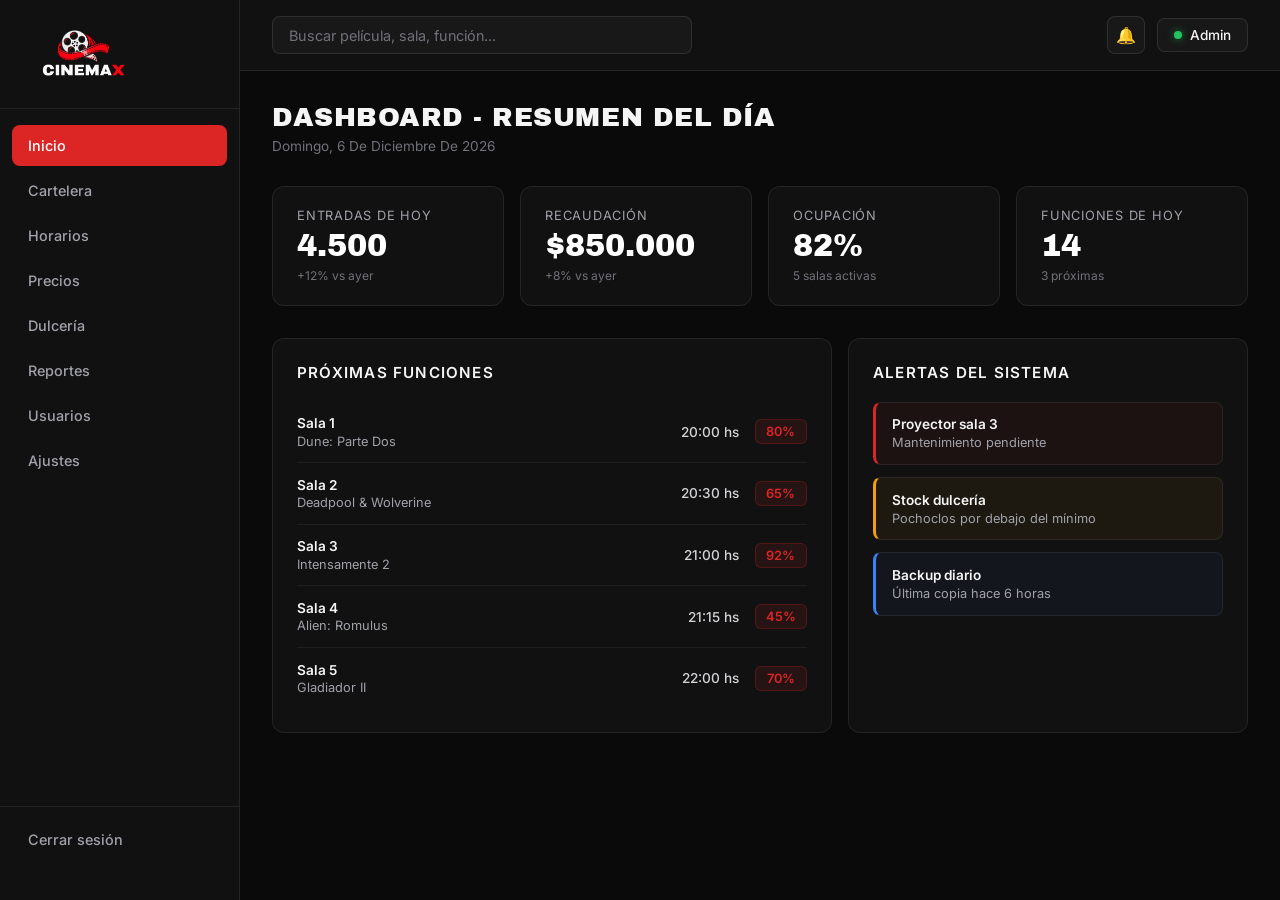
==== frontend/dashboard.html @ db5797f1 "agregue land y dash para user y admin" ====
<!DOCTYPE html>
<html lang="es">

<head>
    <meta charset="UTF-8">
    <meta name="viewport" content="width=device-width, initial-scale=1.0">
    <title>CineMax - Dashboard</title>
    <link href="https://fonts.googleapis.com/css2?family=Archivo+Black&family=Inter:wght@400;500;600;700&display=swap" rel="stylesheet">
    <link rel="stylesheet" href="css/dashboard.css">
</head>

<body>

    <div class="dashboard">

        <!-- ==================== SIDEBAR ==================== -->
        <aside class="sidebar">

            <div class="sidebar-logo">
                <img src="assets/logo.png" alt="CineMax">
            </div>

            <nav class="menu">
                <a href="#" class="menu-item activo">Inicio</a>
                <a href="#" class="menu-item">Cartelera</a>
                <a href="#" class="menu-item">Horarios</a>
                <a href="#" class="menu-item">Precios</a>
                <a href="#" class="menu-item">Dulcería</a>
                <a href="#" class="menu-item">Reportes</a>
                <a href="#" class="menu-item">Usuarios</a>
                <a href="#" class="menu-item">Ajustes</a>
            </nav>

            <div class="sidebar-abajo">
                <a href="login.html" class="menu-item salir">Cerrar sesión</a>
            </div>

        </aside>

        <!-- ==================== CONTENIDO ==================== -->
        <div class="contenido">

            <!-- TOPBAR -->
            <header class="topbar">

                <input type="text" class="buscador" placeholder="Buscar película, sala, función...">

                <div class="topbar-derecha">
                    <button class="btn-icono" title="Notificaciones">🔔</button>
                    <div class="admin">
                        <span class="admin-punto"></span>
                        <span>Admin</span>
                    </div>
                </div>

            </header>

            <!-- PRINCIPAL -->
            <main class="principal">

                <h1>Dashboard - Resumen del día</h1>
                <p class="fecha" id="fechaHoy"></p>

                <!-- STAT CARDS -->
                <section class="stats">

                    <div class="stat-card">
                        <span class="stat-label">Entradas de hoy</span>
                        <span class="stat-valor">4.500</span>
                        <span class="stat-extra">+12% vs ayer</span>
                    </div>

                    <div class="stat-card">
                        <span class="stat-label">Recaudación</span>
                        <span class="stat-valor">$850.000</span>
                        <span class="stat-extra">+8% vs ayer</span>
                    </div>

                    <div class="stat-card">
                        <span class="stat-label">Ocupación</span>
                        <span class="stat-valor">82%</span>
                        <span class="stat-extra">5 salas activas</span>
                    </div>

                    <div class="stat-card">
                        <span class="stat-label">Funciones de hoy</span>
                        <span class="stat-valor">14</span>
                        <span class="stat-extra">3 próximas</span>
                    </div>

                </section>

                <!-- DOS COLUMNAS -->
                <section class="columnas">

                    <!-- PRÓXIMAS FUNCIONES -->
                    <div class="bloque">
                        <h2 class="bloque-titulo">Próximas funciones</h2>

                        <ul class="lista-funciones">
                            <li>
                                <div class="funcion-info">
                                    <strong>Sala 1</strong>
                                    <span>Dune: Parte Dos</span>
                                </div>
                                <div class="funcion-hora">20:00 hs</div>
                                <div class="funcion-ocupacion">80%</div>
                            </li>

                            <li>
                                <div class="funcion-info">
                                    <strong>Sala 2</strong>
                                    <span>Deadpool & Wolverine</span>
                                </div>
                                <div class="funcion-hora">20:30 hs</div>
                                <div class="funcion-ocupacion">65%</div>
                            </li>

                            <li>
                                <div class="funcion-info">
                                    <strong>Sala 3</strong>
                                    <span>Intensamente 2</span>
                                </div>
                                <div class="funcion-hora">21:00 hs</div>
                                <div class="funcion-ocupacion">92%</div>
                            </li>

                            <li>
                                <div class="funcion-info">
                                    <strong>Sala 4</strong>
                                    <span>Alien: Romulus</span>
                                </div>
                                <div class="funcion-hora">21:15 hs</div>
                                <div class="funcion-ocupacion">45%</div>
                            </li>

                            <li>
                                <div class="funcion-info">
                                    <strong>Sala 5</strong>
                                    <span>Gladiador II</span>
                                </div>
                                <div class="funcion-hora">22:00 hs</div>
                                <div class="funcion-ocupacion">70%</div>
                            </li>
                        </ul>
                    </div>

                    <!-- ALERTAS -->
                    <div class="bloque">
                        <h2 class="bloque-titulo">Alertas del sistema</h2>

                        <ul class="lista-alertas">
                            <li class="alerta alerta-error">
                                <strong>Proyector sala 3</strong>
                                <span>Mantenimiento pendiente</span>
                            </li>

                            <li class="alerta alerta-warn">
                                <strong>Stock dulcería</strong>
                                <span>Pochoclos por debajo del mínimo</span>
                            </li>

                            <li class="alerta alerta-info">
                                <strong>Backup diario</strong>
                                <span>Última copia hace 6 horas</span>
                            </li>
                        </ul>
                    </div>

                </section>

            </main>

        </div>

    </div>

    <script>
        // Muestra la fecha actual arriba del dashboard
        const fecha = new Date();
        const opciones = {
            weekday: 'long',
            year: 'numeric',
            month: 'long',
            day: 'numeric'
        };
        document.getElementById('fechaHoy').textContent =
            fecha.toLocaleDateString('es-AR', opciones);
    </script>

</body>

</html>
---- frontend/css/dashboard.css ----
/* ==================== CONFIGURACION GENERAL ==================== */

* {
    margin: 0;
    padding: 0;
    box-sizing: border-box;
}

body {
    font-family: 'Inter', sans-serif;
    background: #0a0a0a;
    color: #f5f5f5;
    overflow-x: hidden;
}

a {
    text-decoration: none;
    color: inherit;
}


/* ==================== LAYOUT ==================== */

.dashboard {
    display: flex;
    min-height: 100vh;
}


/* ==================== SIDEBAR ==================== */

.sidebar {
    width: 240px;
    background: #111111;
    border-right: 1px solid rgba(255, 255, 255, 0.08);
    padding: 1.5rem 0;
    position: fixed;
    top: 0;
    left: 0;
    height: 100vh;
    display: flex;
    flex-direction: column;
}

.sidebar-logo {
    padding: 0 1.5rem 1.5rem;
    border-bottom: 1px solid rgba(255, 255, 255, 0.08);
    margin-bottom: 1rem;
}

.sidebar-logo img {
    width: 120px;
    display: block;
}

.menu {
    display: flex;
    flex-direction: column;
    padding: 0 0.75rem;
    flex: 1;
}

.menu-item {
    display: block;
    padding: 0.75rem 1rem;
    color: #a1a1aa;
    font-size: 0.9rem;
    font-weight: 500;
    border-radius: 8px;
    margin-bottom: 0.25rem;
    transition: 0.15s;
    cursor: pointer;
}

.menu-item:hover {
    background: rgba(255, 255, 255, 0.05);
    color: #f5f5f5;
}

.menu-item.activo {
    background: #dc2626;
    color: #ffffff;
}

.sidebar-abajo {
    padding: 0.75rem;
    border-top: 1px solid rgba(255, 255, 255, 0.08);
}

.menu-item.salir {
    color: #a1a1aa;
}

.menu-item.salir:hover {
    background: rgba(220, 38, 38, 0.1);
    color: #f87171;
}


/* ==================== CONTENIDO ==================== */

.contenido {
    flex: 1;
    margin-left: 240px;
    display: flex;
    flex-direction: column;
    min-height: 100vh;
}


/* ==================== TOPBAR ==================== */

.topbar {
    background: #111111;
    border-bottom: 1px solid rgba(255, 255, 255, 0.08);
    padding: 1rem 2rem;
    display: flex;
    align-items: center;
    justify-content: space-between;
    gap: 1rem;
    position: sticky;
    top: 0;
    z-index: 10;
}

.buscador {
    width: 100%;
    max-width: 420px;
    font-family: 'Inter', sans-serif;
    font-size: 0.9rem;
    color: #f5f5f5;
    background: rgba(255, 255, 255, 0.03);
    border: 1px solid rgba(255, 255, 255, 0.1);
    border-radius: 8px;
    padding: 0.6rem 1rem;
    outline: none;
    transition: 0.2s;
}

.buscador::placeholder {
    color: #71717a;
}

.buscador:focus {
    border-color: #dc2626;
    background: rgba(220, 38, 38, 0.03);
}

.topbar-derecha {
    display: flex;
    align-items: center;
    gap: 0.75rem;
}

.btn-icono {
    background: rgba(255, 255, 255, 0.03);
    border: 1px solid rgba(255, 255, 255, 0.1);
    color: #f5f5f5;
    width: 38px;
    height: 38px;
    border-radius: 8px;
    cursor: pointer;
    font-size: 1rem;
    transition: 0.2s;
    display: flex;
    align-items: center;
    justify-content: center;
}

.btn-icono:hover {
    background: rgba(255, 255, 255, 0.06);
    border-color: #dc2626;
}

.admin {
    display: flex;
    align-items: center;
    gap: 0.5rem;
    background: rgba(255, 255, 255, 0.03);
    border: 1px solid rgba(255, 255, 255, 0.1);
    padding: 0.5rem 1rem;
    border-radius: 8px;
    font-size: 0.85rem;
    font-weight: 500;
}

.admin-punto {
    width: 8px;
    height: 8px;
    background: #22c55e;
    border-radius: 50%;
    box-shadow: 0 0 8px rgba(34, 197, 94, 0.6);
}


/* ==================== PRINCIPAL ==================== */

.principal {
    padding: 2rem;
    flex: 1;
}

.principal h1 {
    font-family: 'Archivo Black', sans-serif;
    font-size: 1.65rem;
    font-weight: 400;
    letter-spacing: 0.02em;
    text-transform: uppercase;
    margin-bottom: 0.35rem;
}

.fecha {
    font-size: 0.85rem;
    color: #71717a;
    margin-bottom: 2rem;
    text-transform: capitalize;
}


/* ==================== STAT CARDS ==================== */

.stats {
    display: grid;
    grid-template-columns: repeat(4, 1fr);
    gap: 1rem;
    margin-bottom: 2rem;
}

.stat-card {
    background: #111111;
    border: 1px solid rgba(255, 255, 255, 0.08);
    border-radius: 12px;
    padding: 1.35rem 1.5rem;
    display: flex;
    flex-direction: column;
    gap: 0.35rem;
    transition: 0.2s;
}

.stat-card:hover {
    border-color: rgba(220, 38, 38, 0.4);
}

.stat-label {
    font-size: 0.8rem;
    color: #a1a1aa;
    text-transform: uppercase;
    letter-spacing: 0.06em;
}

.stat-valor {
    font-family: 'Archivo Black', sans-serif;
    font-size: 1.9rem;
    font-weight: 400;
    color: #ffffff;
    line-height: 1.1;
}

.stat-extra {
    font-size: 0.75rem;
    color: #71717a;
}


/* ==================== DOS COLUMNAS ==================== */

.columnas {
    display: grid;
    grid-template-columns: 1.4fr 1fr;
    gap: 1rem;
}

.bloque {
    background: #111111;
    border: 1px solid rgba(255, 255, 255, 0.08);
    border-radius: 12px;
    padding: 1.5rem;
}

.bloque-titulo {
    font-size: 0.95rem;
    font-weight: 600;
    text-transform: uppercase;
    letter-spacing: 0.08em;
    color: #f5f5f5;
    margin-bottom: 1.25rem;
}


/* ==================== LISTA FUNCIONES ==================== */

.lista-funciones {
    list-style: none;
    display: flex;
    flex-direction: column;
}

.lista-funciones li {
    display: grid;
    grid-template-columns: 1fr auto auto;
    gap: 1rem;
    align-items: center;
    padding: 0.85rem 0;
    border-bottom: 1px solid rgba(255, 255, 255, 0.06);
}

.lista-funciones li:last-child {
    border-bottom: none;
}

.funcion-info {
    display: flex;
    flex-direction: column;
    gap: 0.15rem;
}

.funcion-info strong {
    font-size: 0.85rem;
    font-weight: 600;
    color: #f5f5f5;
}

.funcion-info span {
    font-size: 0.8rem;
    color: #a1a1aa;
}

.funcion-hora {
    font-size: 0.85rem;
    color: #d4d4d8;
    font-weight: 500;
}

.funcion-ocupacion {
    font-size: 0.8rem;
    font-weight: 600;
    color: #dc2626;
    background: rgba(220, 38, 38, 0.1);
    border: 1px solid rgba(220, 38, 38, 0.25);
    padding: 0.25rem 0.6rem;
    border-radius: 6px;
    min-width: 52px;
    text-align: center;
}


/* ==================== ALERTAS ==================== */

.lista-alertas {
    list-style: none;
    display: flex;
    flex-direction: column;
    gap: 0.75rem;
}

.alerta {
    background: rgba(255, 255, 255, 0.02);
    border: 1px solid rgba(255, 255, 255, 0.08);
    border-left: 3px solid #71717a;
    border-radius: 8px;
    padding: 0.85rem 1rem;
    display: flex;
    flex-direction: column;
    gap: 0.2rem;
}

.alerta strong {
    font-size: 0.85rem;
    font-weight: 600;
    color: #f5f5f5;
}

.alerta span {
    font-size: 0.8rem;
    color: #a1a1aa;
}

.alerta-error {
    border-left-color: #dc2626;
    background: rgba(220, 38, 38, 0.05);
}

.alerta-warn {
    border-left-color: #f59e0b;
    background: rgba(245, 158, 11, 0.05);
}

.alerta-info {
    border-left-color: #3b82f6;
    background: rgba(59, 130, 246, 0.05);
}


/* ==================== RESPONSIVE ==================== */

@media (max-width: 1100px) {
    .stats {
        grid-template-columns: repeat(2, 1fr);
    }
    .columnas {
        grid-template-columns: 1fr;
    }
}

@media (max-width: 768px) {
    .sidebar {
        width: 70px;
        padding: 1rem 0;
    }
    .sidebar-logo {
        padding: 0 0.5rem 1rem;
        display: flex;
        justify-content: center;
    }
    .sidebar-logo img {
        width: 40px;
    }
    .menu {
        padding: 0 0.4rem;
    }
    .menu-item {
        font-size: 0.65rem;
        padding: 0.5rem 0.25rem;
        text-align: center;
    }
    .contenido {
        margin-left: 70px;
    }
    .topbar {
        padding: 0.85rem 1rem;
    }
    .buscador {
        max-width: none;
        font-size: 0.85rem;
    }
    .principal {
        padding: 1.25rem;
    }
    .principal h1 {
        font-size: 1.25rem;
    }
    .stats {
        grid-template-columns: 1fr;
    }
    .stat-valor {
        font-size: 1.6rem;
    }
}
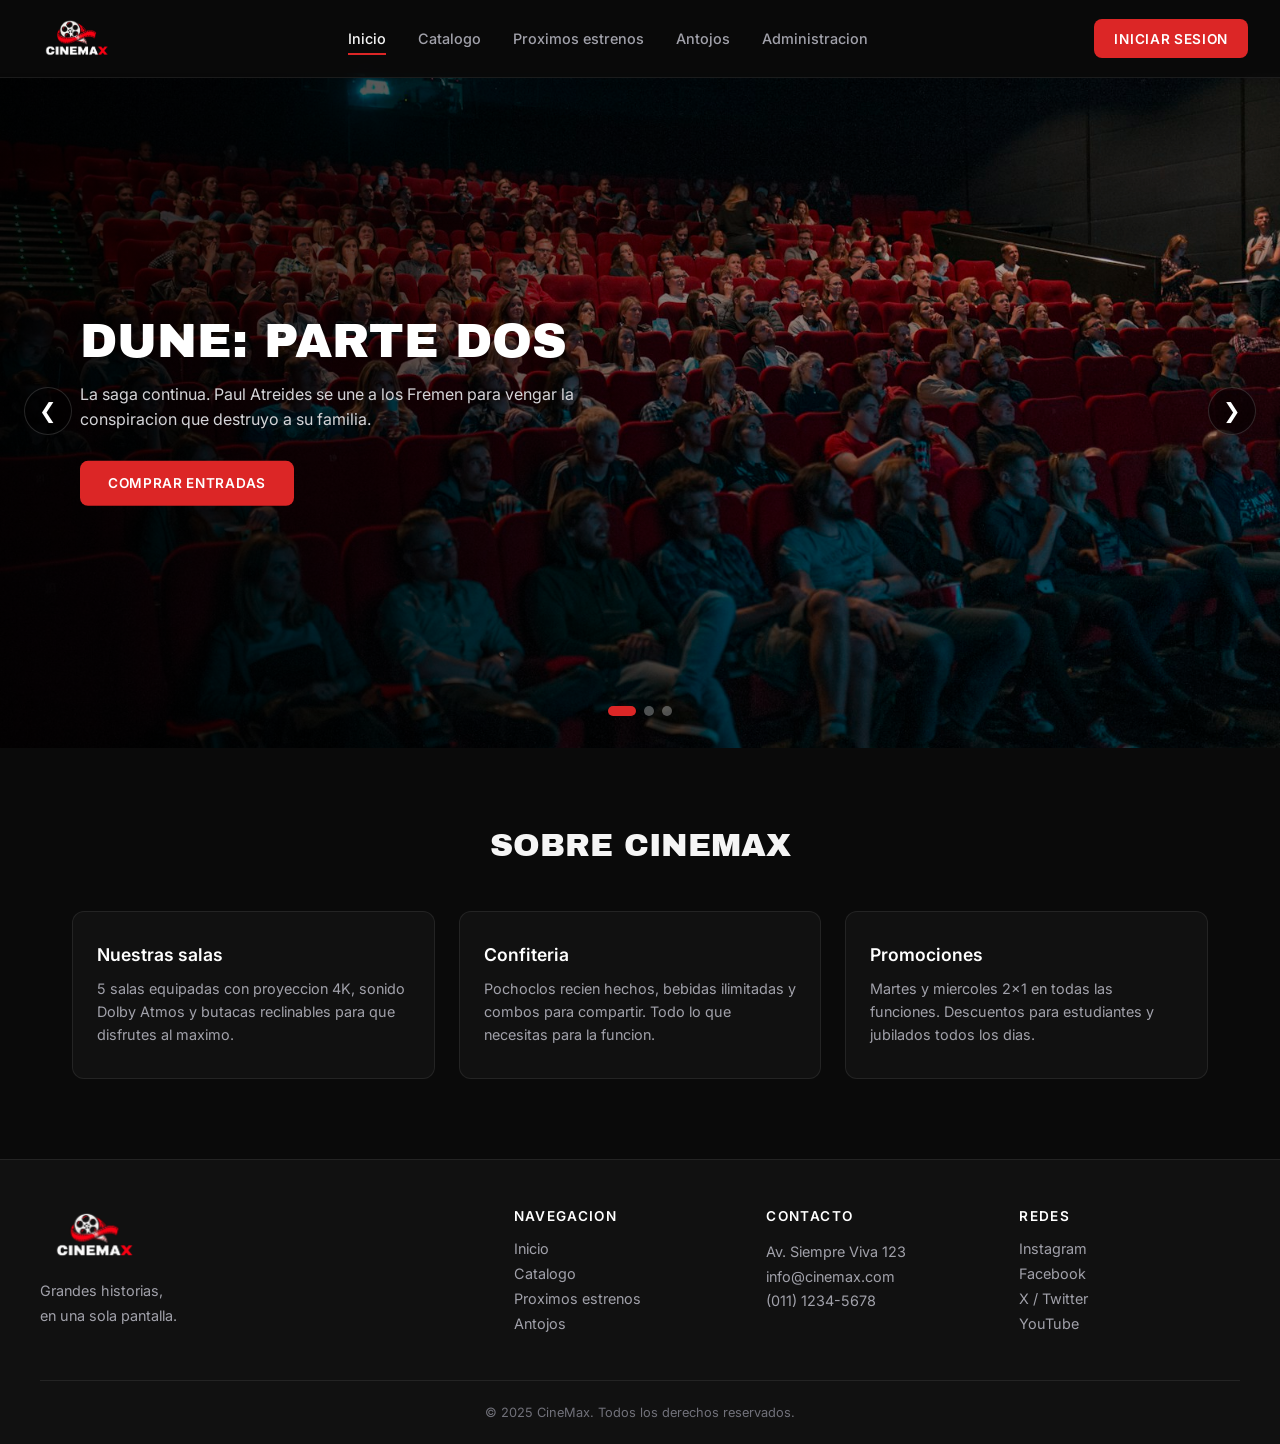
==== commit a7349c8f: "responsive para celular" ====
--- a/frontend/dashboard.html
+++ b/frontend/dashboard.html
@@ -6,188 +6,200 @@
     <meta name="viewport" content="width=device-width, initial-scale=1.0">
     <title>CineMax - Dashboard</title>
     <link href="https://fonts.googleapis.com/css2?family=Archivo+Black&family=Inter:wght@400;500;600;700&display=swap" rel="stylesheet">
+    <link rel="stylesheet" href="css/iconos.css">
     <link rel="stylesheet" href="css/dashboard.css">
+    <link rel="icon" href="assets/favicon.svg" type="image/svg+xml">
+    <meta name="theme-color" content="#0a0a0a">
 </head>
 
 <body>
 
     <div class="dashboard">
 
-        <!-- ==================== SIDEBAR ==================== -->
         <aside class="sidebar">
-
             <div class="sidebar-logo">
                 <img src="assets/logo.png" alt="CineMax">
             </div>
-
             <nav class="menu">
-                <a href="#" class="menu-item activo">Inicio</a>
-                <a href="#" class="menu-item">Cartelera</a>
-                <a href="#" class="menu-item">Horarios</a>
-                <a href="#" class="menu-item">Precios</a>
-                <a href="#" class="menu-item">Dulcería</a>
-                <a href="#" class="menu-item">Reportes</a>
-                <a href="#" class="menu-item">Usuarios</a>
-                <a href="#" class="menu-item">Ajustes</a>
+                <span class="menu-grupo">Operacion</span>
+                <a href="dashboard.html" class="menu-item activo">Inicio</a>
+                <a href="cartelera.html" class="menu-item">Cartelera</a>
+                <a href="horarios.html" class="menu-item">Horarios</a>
+                <a href="precios.html" class="menu-item">Precios</a>
+                <a href="precios.html" class="menu-item">Dulceria</a>
+                <span class="menu-grupo">Sistema</span>
+
+                <a href="reportes.html" class="menu-item">Reportes</a>
+                <a href="usuarios.html" class="menu-item">Usuarios</a>
             </nav>
-
             <div class="sidebar-abajo">
-                <a href="login.html" class="menu-item salir">Cerrar sesión</a>
+                <div class="sidebar-usuario">
+                    <span class="avatar" id="avatarUsuario">AD</span>
+                    <div class="usuario-datos">
+                        <strong class="admin-nombre">Admin</strong>
+                        <span id="rolUsuario">Administrador</span>
+                    </div>
+                </div>
+                <a href="login.html" class="menu-item salir">Cerrar sesion</a>
             </div>
-
         </aside>
 
-        <!-- ==================== CONTENIDO ==================== -->
         <div class="contenido">
 
-            <!-- TOPBAR -->
             <header class="topbar">
-
-                <input type="text" class="buscador" placeholder="Buscar película, sala, función...">
-
+                <input type="text" class="buscador" placeholder="Buscar pelicula, sala, funcion...">
                 <div class="topbar-derecha">
-                    <button class="btn-icono" title="Notificaciones">🔔</button>
+                    <button class="btn-icono" title="Notificaciones"><i class="icono icono-campana"></i></button>
                     <div class="admin">
                         <span class="admin-punto"></span>
-                        <span>Admin</span>
+                        <span class="admin-rol">Administrador</span>
                     </div>
                 </div>
-
             </header>
 
-            <!-- PRINCIPAL -->
             <main class="principal">
-
-                <h1>Dashboard - Resumen del día</h1>
+                <h1>Dashboard - Resumen del dia</h1>
                 <p class="fecha" id="fechaHoy"></p>
 
-                <!-- STAT CARDS -->
                 <section class="stats">
-
-                    <div class="stat-card">
+                    <div class="stat-card">
+                        <span class="stat-icono"><i class="icono icono-entrada"></i></span>
                         <span class="stat-label">Entradas de hoy</span>
-                        <span class="stat-valor">4.500</span>
-                        <span class="stat-extra">+12% vs ayer</span>
-                    </div>
-
-                    <div class="stat-card">
-                        <span class="stat-label">Recaudación</span>
-                        <span class="stat-valor">$850.000</span>
-                        <span class="stat-extra">+8% vs ayer</span>
-                    </div>
-
-                    <div class="stat-card">
-                        <span class="stat-label">Ocupación</span>
-                        <span class="stat-valor">82%</span>
-                        <span class="stat-extra">5 salas activas</span>
-                    </div>
-
-                    <div class="stat-card">
+                        <span class="stat-valor" id="statEntradas">0</span>
+                        <span class="stat-extra">Entradas vendidas</span>
+                    </div>
+                    <div class="stat-card">
+                        <span class="stat-icono"><i class="icono icono-dinero"></i></span>
+                        <span class="stat-label">Recaudacion</span>
+                        <span class="stat-valor" id="statRecaudacion">$0</span>
+                        <span class="stat-extra">Total en pesos</span>
+                    </div>
+                    <div class="stat-card">
+                        <span class="stat-icono"><i class="icono icono-butaca"></i></span>
+                        <span class="stat-label">Ocupacion</span>
+                        <span class="stat-valor" id="statOcupacion">0%</span>
+                        <span class="stat-extra">Sobre la capacidad total</span>
+                    </div>
+                    <div class="stat-card">
+                        <span class="stat-icono"><i class="icono icono-pelicula"></i></span>
                         <span class="stat-label">Funciones de hoy</span>
-                        <span class="stat-valor">14</span>
-                        <span class="stat-extra">3 próximas</span>
-                    </div>
-
+                        <span class="stat-valor" id="statFunciones">0</span>
+                        <span class="stat-extra" id="statProximas">0 proximas</span>
+                    </div>
                 </section>
 
-                <!-- DOS COLUMNAS -->
                 <section class="columnas">
 
-                    <!-- PRÓXIMAS FUNCIONES -->
                     <div class="bloque">
-                        <h2 class="bloque-titulo">Próximas funciones</h2>
-
-                        <ul class="lista-funciones">
-                            <li>
-                                <div class="funcion-info">
-                                    <strong>Sala 1</strong>
-                                    <span>Dune: Parte Dos</span>
-                                </div>
-                                <div class="funcion-hora">20:00 hs</div>
-                                <div class="funcion-ocupacion">80%</div>
-                            </li>
-
-                            <li>
-                                <div class="funcion-info">
-                                    <strong>Sala 2</strong>
-                                    <span>Deadpool & Wolverine</span>
-                                </div>
-                                <div class="funcion-hora">20:30 hs</div>
-                                <div class="funcion-ocupacion">65%</div>
-                            </li>
-
-                            <li>
-                                <div class="funcion-info">
-                                    <strong>Sala 3</strong>
-                                    <span>Intensamente 2</span>
-                                </div>
-                                <div class="funcion-hora">21:00 hs</div>
-                                <div class="funcion-ocupacion">92%</div>
-                            </li>
-
-                            <li>
-                                <div class="funcion-info">
-                                    <strong>Sala 4</strong>
-                                    <span>Alien: Romulus</span>
-                                </div>
-                                <div class="funcion-hora">21:15 hs</div>
-                                <div class="funcion-ocupacion">45%</div>
-                            </li>
-
-                            <li>
-                                <div class="funcion-info">
-                                    <strong>Sala 5</strong>
-                                    <span>Gladiador II</span>
-                                </div>
-                                <div class="funcion-hora">22:00 hs</div>
-                                <div class="funcion-ocupacion">70%</div>
-                            </li>
-                        </ul>
-                    </div>
-
-                    <!-- ALERTAS -->
+                        <h2 class="bloque-titulo">Proximas funciones</h2>
+                        <ul class="lista-funciones" id="listaFunciones"></ul>
+                    </div>
+
                     <div class="bloque">
                         <h2 class="bloque-titulo">Alertas del sistema</h2>
-
-                        <ul class="lista-alertas">
-                            <li class="alerta alerta-error">
-                                <strong>Proyector sala 3</strong>
-                                <span>Mantenimiento pendiente</span>
-                            </li>
-
-                            <li class="alerta alerta-warn">
-                                <strong>Stock dulcería</strong>
-                                <span>Pochoclos por debajo del mínimo</span>
-                            </li>
-
-                            <li class="alerta alerta-info">
-                                <strong>Backup diario</strong>
-                                <span>Última copia hace 6 horas</span>
-                            </li>
-                        </ul>
+                        <ul class="lista-alertas" id="listaAlertas"></ul>
                     </div>
 
                 </section>
-
             </main>
 
         </div>
 
     </div>
 
+    <script src="js/sesion.js"></script>
+
     <script>
-        // Muestra la fecha actual arriba del dashboard
+        const API = (location.port === '5000') ? '' : 'http://127.0.0.1:5000';
+
         const fecha = new Date();
-        const opciones = {
-            weekday: 'long',
-            year: 'numeric',
-            month: 'long',
-            day: 'numeric'
-        };
-        document.getElementById('fechaHoy').textContent =
-            fecha.toLocaleDateString('es-AR', opciones);
+        const opciones = { weekday: 'long', year: 'numeric', month: 'long', day: 'numeric' };
+        document.getElementById('fechaHoy').textContent = fecha.toLocaleDateString('es-AR', opciones);
+
+        function cargarEstadisticas() {
+            fetch(API + '/api/estadisticas')
+                .then(function (respuesta) {
+                    return respuesta.json();
+                })
+                .then(function (datos) {
+                    document.getElementById('statEntradas').textContent = datos.entradas_hoy.toLocaleString('es-AR');
+                    document.getElementById('statRecaudacion').textContent = '$' + datos.recaudacion_hoy.toLocaleString('es-AR');
+                    document.getElementById('statOcupacion').textContent = datos.ocupacion + '%';
+                    document.getElementById('statFunciones').textContent = datos.funciones_hoy;
+
+                    const funciones = datos.proximas_funciones;
+                    const lista = document.getElementById('listaFunciones');
+                    lista.innerHTML = '';
+
+                    for (let i = 0; i < funciones.length; i++) {
+                        const funcion = funciones[i];
+                        let claseOcupacion = 'ocupacion-ok';
+
+                        if (funcion.ocupacion >= 90) {
+                            claseOcupacion = 'ocupacion-alta';
+                        } else if (funcion.ocupacion >= 70) {
+                            claseOcupacion = 'ocupacion-media';
+                        }
+
+                        lista.innerHTML += '<li>' +
+                            '<div class="funcion-info"><strong>' + funcion.sala + '</strong><span>' + funcion.titulo + '</span></div>' +
+                            '<div class="funcion-hora">' + funcion.hora + ' hs</div>' +
+                            '<div class="funcion-ocupacion ' + claseOcupacion + '">' + funcion.ocupacion + '%</div>' +
+                            '</li>';
+                    }
+
+                    document.getElementById('statProximas').textContent = funciones.length + ' proximas';
+
+                    if (funciones.length === 0) {
+                        lista.innerHTML = '<li><div class="funcion-info"><span>No hay funciones cargadas</span></div></li>';
+                    }
+                })
+                .catch(function () {
+                    console.log('Error al cargar las estadisticas: revisa si app.py esta encendido');
+                });
+        }
+
+        function cargarAlertas() {
+            fetch(API + '/api/combos')
+                .then(function (respuesta) {
+                    return respuesta.json();
+                })
+                .then(function (combos) {
+                    const lista = document.getElementById('listaAlertas');
+                    lista.innerHTML = '';
+
+                    let avisos = 0;
+
+                    for (let i = 0; i < combos.length; i++) {
+                        const combo = combos[i];
+
+                        if (combo.stock <= 10) {
+                            let clase = 'alerta-warn';
+                            let detalle = 'Quedan ' + combo.stock + ' unidades';
+
+                            if (combo.stock === 0) {
+                                clase = 'alerta-error';
+                                detalle = 'Sin stock disponible';
+                            }
+
+                            lista.innerHTML += '<li class="alerta ' + clase + '"><strong>' + combo.nombre + '</strong><span>' + detalle + '</span></li>';
+                            avisos++;
+                        }
+                    }
+
+                    if (avisos === 0) {
+                        lista.innerHTML = '<li class="alerta alerta-info"><strong>Dulceria</strong><span>Todo el stock esta en orden</span></li>';
+                    }
+                })
+                .catch(function () {
+                    console.log('Error al cargar las alertas');
+                });
+        }
+
+        cargarEstadisticas();
+        cargarAlertas();
     </script>
 
 </body>
 
-</html>+</html>
--- a/frontend/css/iconos.css
+++ b/frontend/css/iconos.css
@@ -0,0 +1,38 @@
+@font-face {
+    font-family: 'IconosCine';
+    src: url('../assets/fonts/fa-solid-900.woff2') format('woff2');
+    font-weight: 900;
+    font-style: normal;
+    font-display: swap;
+}
+
+.icono {
+    font-family: 'IconosCine';
+    font-weight: 900;
+    font-style: normal;
+    display: inline-block;
+    line-height: 1;
+    text-rendering: auto;
+    -webkit-font-smoothing: antialiased;
+    -moz-osx-font-smoothing: grayscale;
+}
+
+.icono-campana::before {
+    content: "\f0f3";
+}
+
+.icono-entrada::before {
+    content: "\f3ff";
+}
+
+.icono-dinero::before {
+    content: "\f81d";
+}
+
+.icono-butaca::before {
+    content: "\f6c0";
+}
+
+.icono-pelicula::before {
+    content: "\f008";
+}
--- a/frontend/css/dashboard.css
+++ b/frontend/css/dashboard.css
@@ -1,4 +1,4 @@
-/* ==================== CONFIGURACION GENERAL ==================== */
+
 
 * {
     margin: 0;
@@ -8,7 +8,10 @@
 
 body {
     font-family: 'Inter', sans-serif;
-    background: #0a0a0a;
+    background-color: #0a0a0a;
+    background-image: radial-gradient(1100px 520px at 12% -8%, rgba(220, 38, 38, 0.13), transparent 62%), radial-gradient(900px 500px at 100% 0%, rgba(220, 38, 38, 0.05), transparent 55%);
+    background-repeat: no-repeat;
+    background-attachment: fixed;
     color: #f5f5f5;
     overflow-x: hidden;
 }
@@ -18,16 +21,10 @@
     color: inherit;
 }
 
-
-/* ==================== LAYOUT ==================== */
-
 .dashboard {
     display: flex;
     min-height: 100vh;
 }
-
-
-/* ==================== SIDEBAR ==================== */
 
 .sidebar {
     width: 240px;
@@ -96,19 +93,14 @@
     color: #f87171;
 }
 
-
-/* ==================== CONTENIDO ==================== */
-
 .contenido {
     flex: 1;
+    min-width: 0;
     margin-left: 240px;
     display: flex;
     flex-direction: column;
     min-height: 100vh;
 }
-
-
-/* ==================== TOPBAR ==================== */
 
 .topbar {
     background: #111111;
@@ -192,12 +184,10 @@
     box-shadow: 0 0 8px rgba(34, 197, 94, 0.6);
 }
 
-
-/* ==================== PRINCIPAL ==================== */
-
 .principal {
     padding: 2rem;
     flex: 1;
+    min-width: 0;
 }
 
 .principal h1 {
@@ -211,13 +201,10 @@
 
 .fecha {
     font-size: 0.85rem;
-    color: #71717a;
+    color: #8b8b93;
     margin-bottom: 2rem;
     text-transform: capitalize;
 }
-
-
-/* ==================== STAT CARDS ==================== */
 
 .stats {
     display: grid;
@@ -234,11 +221,25 @@
     display: flex;
     flex-direction: column;
     gap: 0.35rem;
-    transition: 0.2s;
+    position: relative;
+    overflow: hidden;
+    transition: transform 0.2s, border-color 0.2s, box-shadow 0.2s;
+}
+
+.stat-card::before {
+    content: "";
+    position: absolute;
+    top: 0;
+    left: 0;
+    width: 100%;
+    height: 2px;
+    background: linear-gradient(90deg, #dc2626, rgba(220, 38, 38, 0));
 }
 
 .stat-card:hover {
-    border-color: rgba(220, 38, 38, 0.4);
+    border-color: rgba(220, 38, 38, 0.45);
+    transform: translateY(-3px);
+    box-shadow: 0 14px 32px rgba(0, 0, 0, 0.5);
 }
 
 .stat-label {
@@ -250,7 +251,7 @@
 
 .stat-valor {
     font-family: 'Archivo Black', sans-serif;
-    font-size: 1.9rem;
+    font-size: clamp(1.45rem, 2.08vw, 2.15rem);
     font-weight: 400;
     color: #ffffff;
     line-height: 1.1;
@@ -258,11 +259,8 @@
 
 .stat-extra {
     font-size: 0.75rem;
-    color: #71717a;
-}
-
-
-/* ==================== DOS COLUMNAS ==================== */
+    color: #8b8b93;
+}
 
 .columnas {
     display: grid;
@@ -285,9 +283,6 @@
     color: #f5f5f5;
     margin-bottom: 1.25rem;
 }
-
-
-/* ==================== LISTA FUNCIONES ==================== */
 
 .lista-funciones {
     list-style: none;
@@ -343,9 +338,6 @@
     text-align: center;
 }
 
-
-/* ==================== ALERTAS ==================== */
-
 .lista-alertas {
     list-style: none;
     display: flex;
@@ -390,9 +382,6 @@
     background: rgba(59, 130, 246, 0.05);
 }
 
-
-/* ==================== RESPONSIVE ==================== */
-
 @media (max-width: 1100px) {
     .stats {
         grid-template-columns: repeat(2, 1fr);
@@ -402,42 +391,672 @@
     }
 }
 
-@media (max-width: 768px) {
+
+.tabla {
+    width: 100%;
+    border-collapse: collapse;
+    margin-top: 0.5rem;
+}
+
+.tabla th {
+    text-align: left;
+    position: sticky;
+    top: 0;
+    background: #141414;
+    padding: 0.75rem 0.65rem;
+    font-size: 0.72rem;
+    font-weight: 600;
+    text-transform: uppercase;
+    letter-spacing: 0.07em;
+    color: #a1a1aa;
+    border-bottom: 1px solid rgba(255, 255, 255, 0.1);
+}
+
+.tabla td {
+    padding: 0.75rem 0.65rem;
+    font-size: 0.88rem;
+    color: #d4d4d8;
+    border-bottom: 1px solid rgba(255, 255, 255, 0.06);
+}
+
+.tabla tbody tr:nth-child(even) {
+    background: rgba(255, 255, 255, 0.02);
+}
+
+.tabla tbody tr:hover {
+    background: rgba(255, 255, 255, 0.045);
+    box-shadow: inset 3px 0 0 #dc2626;
+}
+
+.tabla td.destacado {
+    color: #ffffff;
+    font-weight: 600;
+}
+
+.tabla-vacia {
+    text-align: center;
+    color: #71717a;
+    padding: 1.5rem 0;
+    font-size: 0.88rem;
+}
+
+.form-grid {
+    display: flex;
+    flex-wrap: wrap;
+    gap: 1rem;
+    align-items: flex-end;
+}
+
+.campo-form {
+    display: flex;
+    flex-direction: column;
+    gap: 0.4rem;
+    flex: 1;
+    min-width: 170px;
+}
+
+.campo-form label {
+    font-size: 0.72rem;
+    font-weight: 600;
+    text-transform: uppercase;
+    letter-spacing: 0.06em;
+    color: #a1a1aa;
+}
+
+.campo-form input,
+.campo-form select {
+    font-family: 'Inter', sans-serif;
+    font-size: 0.9rem;
+    color: #f5f5f5;
+    background: #1a1a1a;
+    border: 1px solid #333333;
+    border-radius: 8px;
+    padding: 0.65rem 0.85rem;
+    outline: none;
+    transition: 0.2s;
+}
+
+.campo-form select {
+    cursor: pointer;
+}
+
+.campo-form input:focus,
+.campo-form select:focus {
+    border-color: #dc2626;
+    background: rgba(220, 38, 38, 0.05);
+}
+
+.btn-primario {
+    font-family: 'Inter', sans-serif;
+    font-size: 0.9rem;
+    font-weight: 600;
+    color: #ffffff;
+    background: #dc2626;
+    border: none;
+    border-radius: 8px;
+    padding: 0.7rem 1.6rem;
+    cursor: pointer;
+    transition: 0.2s;
+}
+
+.btn-primario:hover {
+    background: #b91c1c;
+}
+
+.mensaje {
+    display: none;
+    margin-top: 1rem;
+    font-size: 0.85rem;
+    font-weight: 500;
+}
+
+.mensaje.ok {
+    display: block;
+    color: #22c55e;
+}
+
+.mensaje.error {
+    display: block;
+    color: #f87171;
+}
+
+.reportes-grid {
+    display: grid;
+    grid-template-columns: repeat(3, 1fr);
+    gap: 1rem;
+    margin-bottom: 2rem;
+}
+
+.reporte-card {
+    background: #111111;
+    border: 1px solid rgba(255, 255, 255, 0.08);
+    border-radius: 12px;
+    padding: 1.75rem 1.5rem;
+    display: flex;
+    flex-direction: column;
+    gap: 0.5rem;
+}
+
+.reporte-card.destacada {
+    border-color: rgba(220, 38, 38, 0.45);
+    background: rgba(220, 38, 38, 0.07);
+    box-shadow: 0 16px 40px rgba(0, 0, 0, 0.45);
+}
+
+.reporte-label {
+    font-size: 0.75rem;
+    text-transform: uppercase;
+    letter-spacing: 0.07em;
+    color: #a1a1aa;
+}
+
+.reporte-valor {
+    font-family: 'Archivo Black', sans-serif;
+    font-size: 2.4rem;
+    font-weight: 400;
+    color: #ffffff;
+    line-height: 1.15;
+}
+
+.reporte-valor.chico {
+    font-size: 1.35rem;
+}
+
+.reporte-extra {
+    font-size: 0.8rem;
+    color: #8b8b93;
+}
+
+@media print {
+
+    body {
+        background: #ffffff;
+        color: #000000;
+    }
+
+    .sidebar,
+    .topbar,
+    .btn-primario,
+    .buscador,
+    .topbar-derecha {
+        display: none;
+    }
+
+    .contenido {
+        margin-left: 0;
+    }
+
+    .principal {
+        padding: 0;
+    }
+
+    .principal h1,
+    .reporte-valor,
+    .bloque-titulo {
+        color: #000000;
+    }
+
+    .bloque,
+    .reporte-card {
+        background: #ffffff;
+        border: 1px solid #cccccc;
+        break-inside: avoid;
+    }
+
+    .reporte-label,
+    .reporte-extra,
+    .fecha {
+        color: #444444;
+    }
+}
+
+.badge {
+    display: inline-block;
+    font-size: 0.72rem;
+    font-weight: 600;
+    padding: 0.25rem 0.6rem;
+    border-radius: 6px;
+    border: 1px solid transparent;
+}
+
+.badge-ok {
+    color: #22c55e;
+    background: rgba(34, 197, 94, 0.1);
+    border-color: rgba(34, 197, 94, 0.3);
+}
+
+.badge-warn {
+    color: #f59e0b;
+    background: rgba(245, 158, 11, 0.1);
+    border-color: rgba(245, 158, 11, 0.3);
+}
+
+.badge-error {
+    color: #f87171;
+    background: rgba(220, 38, 38, 0.12);
+    border-color: rgba(220, 38, 38, 0.35);
+}
+
+.badge-info {
+    color: #93c5fd;
+    background: rgba(59, 130, 246, 0.12);
+    border-color: rgba(59, 130, 246, 0.35);
+}
+
+.btn-chico {
+    font-family: 'Inter', sans-serif;
+    white-space: nowrap;
+    font-size: 0.75rem;
+    font-weight: 600;
+    color: #f87171;
+    background: rgba(220, 38, 38, 0.08);
+    border: 1px solid rgba(220, 38, 38, 0.35);
+    border-radius: 6px;
+    padding: 0.35rem 0.7rem;
+    cursor: pointer;
+    transition: 0.2s;
+}
+
+.btn-chico:hover {
+    background: rgba(220, 38, 38, 0.2);
+}
+
+.campo-stock {
+    display: flex;
+    gap: 0.4rem;
+    align-items: center;
+}
+
+.campo-stock input {
+    width: 70px;
+    font-family: 'Inter', sans-serif;
+    font-size: 0.85rem;
+    color: #f5f5f5;
+    background: #1a1a1a;
+    border: 1px solid #333333;
+    border-radius: 6px;
+    padding: 0.3rem 0.45rem;
+    outline: none;
+}
+
+.campo-stock input:focus {
+    border-color: #dc2626;
+}
+
+@media (max-width: 1100px) {
+    .reportes-grid {
+        grid-template-columns: 1fr;
+    }
+}
+
+.menu-grupo {
+    display: block;
+    padding: 0.9rem 1rem 0.35rem;
+    font-size: 0.65rem;
+    font-weight: 700;
+    letter-spacing: 0.14em;
+    text-transform: uppercase;
+    color: #5f5f68;
+}
+
+.menu-item:hover {
+    transform: translateX(2px);
+}
+
+.menu-item.activo {
+    background: linear-gradient(90deg, #dc2626, #b91c1c);
+    box-shadow: 0 6px 18px rgba(220, 38, 38, 0.3);
+}
+
+.sidebar-usuario {
+    display: flex;
+    align-items: center;
+    gap: 0.7rem;
+    padding: 0.6rem 0.6rem 0.9rem;
+    border-bottom: 1px solid rgba(255, 255, 255, 0.06);
+    margin-bottom: 0.6rem;
+}
+
+.avatar {
+    display: grid;
+    place-items: center;
+    width: 34px;
+    height: 34px;
+    border-radius: 50%;
+    background: linear-gradient(135deg, #dc2626, #7f1d1d);
+    color: #ffffff;
+    font-size: 0.72rem;
+    font-weight: 700;
+    letter-spacing: 0.04em;
+}
+
+.usuario-datos {
+    display: flex;
+    flex-direction: column;
+    gap: 0.1rem;
+}
+
+.usuario-datos strong {
+    font-size: 0.82rem;
+    font-weight: 600;
+    color: #f5f5f5;
+}
+
+.usuario-datos span {
+    font-size: 0.7rem;
+    color: #8b8b93;
+}
+
+.stat-icono {
+    position: absolute;
+    top: 1.1rem;
+    right: 1.1rem;
+    display: grid;
+    place-items: center;
+    width: 32px;
+    height: 32px;
+    border-radius: 9px;
+    background: rgba(220, 38, 38, 0.12);
+    border: 1px solid rgba(220, 38, 38, 0.22);
+    color: #f87171;
+    font-size: 1rem;
+}
+
+.tabla td.num,
+.tabla th.num {
+    text-align: right;
+}
+
+.funcion-ocupacion.ocupacion-ok {
+    color: #22c55e;
+    background: rgba(34, 197, 94, 0.1);
+    border-color: rgba(34, 197, 94, 0.3);
+}
+
+.funcion-ocupacion.ocupacion-media {
+    color: #f59e0b;
+    background: rgba(245, 158, 11, 0.1);
+    border-color: rgba(245, 158, 11, 0.3);
+}
+
+.funcion-ocupacion.ocupacion-alta {
+    color: #f87171;
+    background: rgba(220, 38, 38, 0.12);
+    border-color: rgba(220, 38, 38, 0.35);
+}
+
+.reporte-barra {
+    height: 6px;
+    border-radius: 99px;
+    background: rgba(255, 255, 255, 0.08);
+    overflow: hidden;
+    margin-top: 0.45rem;
+}
+
+.reporte-barra-relleno {
+    display: block;
+    width: 0;
+    height: 100%;
+    border-radius: 99px;
+    background: linear-gradient(90deg, #dc2626, #f87171);
+    transition: width 0.7s ease;
+}
+
+.tabla tbody tr {
+    animation: aparecer 0.25s ease both;
+}
+
+@keyframes aparecer {
+    from {
+        opacity: 0;
+        transform: translateY(4px);
+    }
+    to {
+        opacity: 1;
+        transform: none;
+    }
+}
+
+a:focus-visible,
+button:focus-visible,
+input:focus-visible,
+select:focus-visible {
+    outline: 2px solid #dc2626;
+    outline-offset: 2px;
+}
+
+::-webkit-scrollbar {
+    width: 10px;
+    height: 10px;
+}
+
+::-webkit-scrollbar-track {
+    background: #0a0a0a;
+}
+
+::-webkit-scrollbar-thumb {
+    background: #2a2a2e;
+    border: 2px solid #0a0a0a;
+    border-radius: 8px;
+}
+
+::-webkit-scrollbar-thumb:hover {
+    background: #3f3f46;
+}
+
+@media (prefers-reduced-motion: reduce) {
+    * {
+        animation: none !important;
+        transition: none !important;
+    }
+}
+
+.tabla-scroll {
+    width: 100%;
+    overflow-x: auto;
+}
+
+@media (max-width: 900px) {
     .sidebar {
-        width: 70px;
-        padding: 1rem 0;
+        top: auto;
+        bottom: 0;
+        left: 0;
+        width: 100%;
+        height: auto;
+        flex-direction: row;
+        align-items: stretch;
+        padding: 0 0 env(safe-area-inset-bottom);
+        border-right: none;
+        border-top: 1px solid rgba(255, 255, 255, 0.1);
+        background: rgba(17, 17, 17, 0.97);
+        backdrop-filter: blur(14px);
+        -webkit-backdrop-filter: blur(14px);
+        z-index: 80;
     }
     .sidebar-logo {
-        padding: 0 0.5rem 1rem;
+        display: none;
+    }
+    .menu {
+        flex-direction: row;
+        flex: 1;
+        padding: 0;
+        overflow-x: auto;
+        scrollbar-width: none;
+    }
+    .menu::-webkit-scrollbar {
+        display: none;
+    }
+    .menu-grupo {
+        display: none;
+    }
+    .menu-item {
+        flex: 0 0 auto;
+        margin: 0;
+        padding: 0.95rem 0.9rem;
+        font-size: 0.76rem;
+        border-radius: 0;
+        white-space: nowrap;
+        border-bottom: 2px solid transparent;
+    }
+    .menu-item:hover {
+        background: rgba(255, 255, 255, 0.04);
+        transform: none;
+    }
+    .menu-item.activo {
+        background: transparent;
+        color: #ffffff;
+        border-bottom-color: #dc2626;
+        box-shadow: none;
+    }
+    .sidebar-abajo {
         display: flex;
-        justify-content: center;
-    }
-    .sidebar-logo img {
-        width: 40px;
-    }
-    .menu {
-        padding: 0 0.4rem;
-    }
-    .menu-item {
-        font-size: 0.65rem;
-        padding: 0.5rem 0.25rem;
-        text-align: center;
+        align-items: stretch;
+        padding: 0;
+        border-top: none;
+        border-left: 1px solid rgba(255, 255, 255, 0.08);
+    }
+    .sidebar-usuario {
+        display: none;
+    }
+    .menu-item.salir {
+        display: flex;
+        align-items: center;
+        padding: 0 1rem;
+        border-bottom: none;
+        color: #f87171;
+        font-size: 0.76rem;
     }
     .contenido {
-        margin-left: 70px;
+        margin-left: 0;
+        padding-bottom: calc(56px + env(safe-area-inset-bottom));
     }
     .topbar {
-        padding: 0.85rem 1rem;
+        padding: 0.7rem 0.9rem;
+        gap: 0.6rem;
     }
     .buscador {
         max-width: none;
         font-size: 0.85rem;
+        padding: 0.55rem 0.85rem;
+    }
+    .admin {
+        padding: 0.45rem 0.75rem;
+        font-size: 0.78rem;
     }
     .principal {
-        padding: 1.25rem;
+        padding: 1.1rem 0.9rem 1.5rem;
     }
     .principal h1 {
-        font-size: 1.25rem;
+        font-size: 1.1rem;
+        line-height: 1.3;
+    }
+    .fecha {
+        font-size: 0.78rem;
+        margin-bottom: 1.25rem;
+    }
+    .stats {
+        grid-template-columns: repeat(2, 1fr);
+        gap: 0.7rem;
+        margin-bottom: 1.25rem;
+    }
+    .stat-card {
+        padding: 1.05rem 1rem;
+        border-radius: 10px;
+    }
+    .stat-label {
+        font-size: 0.7rem;
+    }
+    .stat-valor {
+        font-size: 1.45rem;
+    }
+    .stat-extra {
+        font-size: 0.7rem;
+    }
+    .columnas {
+        grid-template-columns: 1fr;
+    }
+    .bloque {
+        padding: 1.1rem 0.95rem;
+        border-radius: 10px;
+    }
+    .bloque-titulo {
+        font-size: 0.85rem;
+        margin-bottom: 1rem;
+    }
+    .lista-funciones li {
+        gap: 0.6rem;
+        padding: 0.75rem 0;
+    }
+    .reportes-grid {
+        grid-template-columns: 1fr;
+        gap: 0.7rem;
+    }
+    .reporte-card {
+        padding: 1.15rem 1rem;
+    }
+    .reporte-valor {
+        font-size: 1.75rem;
+    }
+    .reporte-valor.chico {
+        font-size: 1.15rem;
+    }
+    .tabla-scroll {
+        overflow-x: auto;
+        -webkit-overflow-scrolling: touch;
+    }
+    .tabla-scroll::-webkit-scrollbar {
+        height: 6px;
+    }
+    .tabla-scroll::-webkit-scrollbar-track {
+        background: transparent;
+    }
+    .tabla-scroll::-webkit-scrollbar-thumb {
+        background: rgba(255, 255, 255, 0.18);
+        border-radius: 99px;
+    }
+    .tabla th,
+    .tabla td {
+        white-space: nowrap;
+        padding: 0.6rem 0.5rem;
+        font-size: 0.8rem;
+    }
+    .tabla th {
+        font-size: 0.66rem;
+    }
+    .campo-stock input {
+        width: 58px;
+    }
+}
+
+@media (max-width: 520px) {
+    .buscador {
+        display: none;
+    }
+    .form-grid {
+        flex-direction: column;
+        align-items: stretch;
+        gap: 0.85rem;
+    }
+    .campo-form {
+        min-width: 0;
+    }
+    .btn-primario {
+        width: 100%;
+        padding: 0.8rem;
+    }
+    .menu-item {
+        padding: 0.95rem 0.7rem;
+    }
+    .menu-item.salir {
+        padding: 0 0.85rem;
+        font-size: 0;
+    }
+    .menu-item.salir::after {
+        content: "Salir";
+        font-size: 0.76rem;
+    }
+    .topbar {
+        justify-content: flex-end;
     }
     .stats {
         grid-template-columns: 1fr;
@@ -445,4 +1064,4 @@
     .stat-valor {
         font-size: 1.6rem;
     }
-}+}
